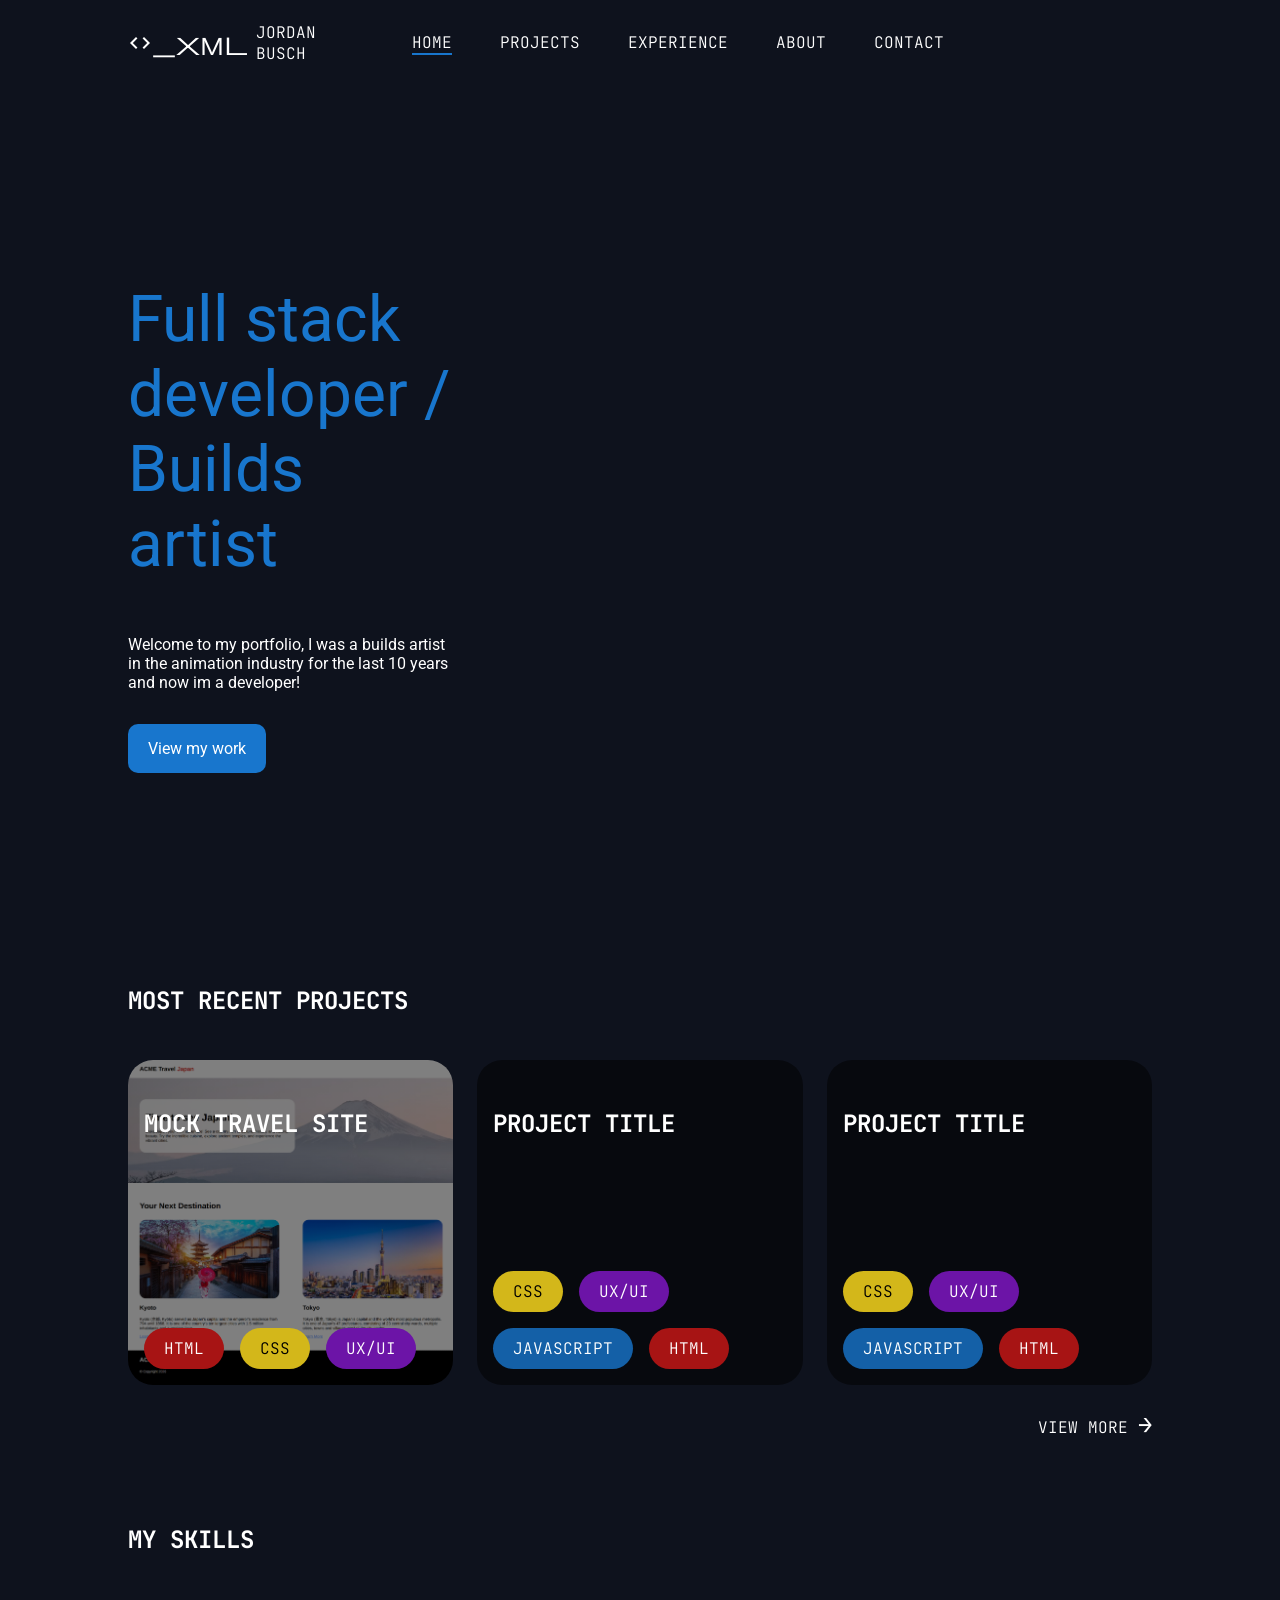
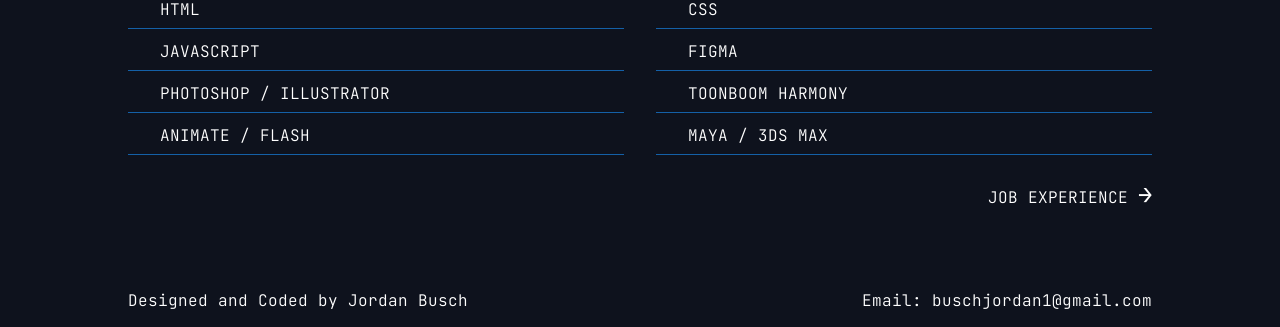
==== index.html @ 834f4c8a "experience page setup with resume. Minor contact page changes" ====
<!DOCTYPE html>
<html lang="en">

<head>
    <meta charset="UTF-8">
    <title>Jordan Busch</title>
    <link rel="stylesheet" href="https://fonts.googleapis.com/css2?family=Material+Symbols+Outlined:opsz,wght,FILL,GRAD@20..48,100..700,0..1,-50..200&icon_names=code_xml" />
    <link href="layout.css" rel="stylesheet">
    <link href="styles.css" rel="stylesheet">
</head>

<body>
   
    <header>
        <div id="logo">
            <span class="material-symbols-outlined">code_xml</span>
            <a href="index.html" id="name">JORDAN BUSCH</a>
        </div>
        <nav id="topnav">
            <ul>
                <li class="active"><a href="index.html">HOME</a></li>
                <li><a href="projects.html">PROJECTS</a></li>
                <li><a href="experience.html">EXPERIENCE</a></li>
                <li><a href="about.html">ABOUT</a></li>
                <li><a href="contact.html">CONTACT</a></li>
            </ul>
        </nav>
    </header>

    <main>
        <section id="hero">
            <h1>Full stack developer / Builds artist</h1>
            <p>
                Welcome to my portfolio, I was a builds artist in the animation industry for the last 10 years and now im a developer!
            </p>
            <a href="projects.html">View my work</a>
        </section>

        <article id="recentProjects">
            <h2>MOST RECENT PROJECTS</h2>

            <div class="project" id="project1">
                <h2>MOCK TRAVEL SITE</h2>
                <div class="project-tags">
                    <!-- <span class="jstag">JAVASCRIPT</span> -->
                    <span class="htmltag">HTML</span>
                    <span class="csstag">CSS</span>
                    <span class="uxtag">UX/UI</span>
                </div>
            </div>

            <div class="project" id="project2">
                <h2>PROJECT TITLE</h2>
                <div class="project-tags">
                    <span class="jstag">JAVASCRIPT</span>
                    <span class="htmltag">HTML</span>
                    <span class="csstag">CSS</span>
                    <span class="uxtag">UX/UI</span>
                </div>
            </div>

            <div class="project" id="project3">
                <h2>PROJECT TITLE</h2>
                <div class="project-tags">
                    <span class="jstag">JAVASCRIPT</span>
                    <span class="htmltag">HTML</span>
                    <span class="csstag">CSS</span>
                    <span class="uxtag">UX/UI</span>
                </div>
            </div>

            <a href="projects.html">VIEW MORE <span class="arrow">&#8594;</span></a>
        </article>

        <section id="skillsSection">
            <h2>MY SKILLS</h2>
            <ul id="skills">
                <li>HTML</li>
                <li>CSS</li>
                <li>JAVASCRIPT</li>
                <li>FIGMA</li>
                <li>PHOTOSHOP / ILLUSTRATOR</li>
                <li>TOONBOOM HARMONY</li>
                <li>ANIMATE / FLASH</li>
                <li>MAYA / 3DS MAX</li>
            </ul>

            <a href="experience.html">JOB EXPERIENCE <span class="arrow">&#8594;</span></a>
        </section>

    </main>

    <footer>
        <p>Designed and Coded by Jordan Busch</p>
        <a href="mailto:buschjordan1@gmail.com">Email: buschjordan1@gmail.com</a>
    </footer>

</body>

</html>
---- layout.css ----
header {
    display: flex;
    justify-content: space-between;
    margin-top: 1rem;
}

header #logo {
    display: flex;
    align-items: center;
}

body {
    margin: 0 8rem;
}

#topnav ul {
    display: flex;
    justify-content: flex-end;
    margin-right: 10rem;
}

#topnav ul li {
    list-style-type: none;
    padding-right: 48px;
}

main {
    margin-top: 10rem;
    display: grid;
    grid-template-columns: repeat(12, minmax(0, 1fr));
    grid-template-rows: repeat(4, auto);
    row-gap: 4rem;
    column-gap: 24px;
}

#hero {
    grid-column: span 4;
    grid-row: span 1;
}

#recentProjects > h2 {
    grid-column: 1 / -1;
    display: grid;
}

#recentProjects {
    grid-column: span 12;
    display: grid;
    grid-template-columns: repeat(3, minmax(0, 1fr));
    gap: 1.5rem;
    margin-top: 8rem;
}

#recentProjects > a {
    grid-column: 3 / 4;
    justify-self: end;
}

.project {
    border-radius: 25px;
    aspect-ratio: 1 / 1;
    padding: 1rem;
    display: flex;
    flex-wrap: wrap;
    justify-content: flex-start;
    align-items: flex-start;
    overflow: hidden;
}

.project h2 {
    margin-top: 2rem;
    flex-basis: 100%;
    margin-bottom: auto;
}

.project-tags {
    align-self: flex-end;
    display: flex;
    flex-wrap: wrap-reverse;
    gap: 1rem;
    width: 100%;
    max-width: 100%;
    box-sizing: border-box;
    flex: 0 0 auto;
    margin: 1rem 0 0;
}

.project-tags span {
    margin-top: 0;
    max-width: 100%;
}

#project1 {
    background-image: linear-gradient(rgba(0, 0, 0, 0.5), rgba(0, 0, 0, 0.5)),
    url(japan.png);
    background-size: cover;
    background-repeat: no-repeat;
    background-position: left top;
}

#project1:hover {
    background-image: linear-gradient(rgba(0, 0, 0, 0.2), rgba(0, 0, 0, 0.2)),
    url(japan.png);
    box-shadow: 0px 0px 12px #1c88e0;
}

#project2 {
    background-image: linear-gradient(rgba(0, 0, 0, 0.5), rgba(0, 0, 0, 0.5)),
    url(https://placehold.co/800x800?text=Project2+Image);
    background-size: cover;
    background-position: center;
}

#project2:hover {
    background-image: linear-gradient(rgba(0, 0, 0, 0.2), rgba(0, 0, 0, 0.2)),
    url(https://placehold.co/800x800?text=Project2+Image);
    box-shadow: 0px 0px 12px #1c88e0;
}

#project3 {
    background-image: linear-gradient(rgba(0, 0, 0, 0.5), rgba(0, 0, 0, 0.5)),
    url(https://placehold.co/800x800?text=Project3+Image);
    background-size: cover;
    background-position: center;
}

#project3:hover {
    background-image: linear-gradient(rgba(0, 0, 0, 0.2), rgba(0, 0, 0, 0.2)),
    url(https://placehold.co/800x800?text=Project3+Image);
    box-shadow: 0px 0px 12px #1c88e0;
}

#skillsSection {
    grid-column: span 12;
    display: grid;
    grid-template-columns: repeat(2, minmax(0, 1fr));
    gap: 1.5rem;
}

#skillsSection > h2,
#skillsSection > ul {
    grid-column: 1 / -1;
}

#skills {
    margin: 0;
    padding: 0;
    display: grid;
    grid-template-columns: repeat(2, minmax(0, 1fr));
    gap: 0.75rem 2rem;
}

#skills li {
    list-style-type: none;
    border-bottom: 1px solid #1460A7;
    padding-left: 2rem;
    padding-bottom: 0.5rem;
}

#skillsSection > a {
    grid-column: 2 / 3;
    justify-self: end;
}

footer {
    display: flex;
    justify-content: space-between;
    align-items: center;
    margin: 0;
}

/* ------------------------------------------ Projects Page ------------------------------------------ */

#projects {
    grid-column: span 12;
    display: grid;
    grid-template-columns: repeat(6, minmax(0, 1fr));
    gap: 1.5rem;
}

#projects .project {
    min-width: 0;
}

#projects > h2 {
    grid-column: 1 / -1;
}

#project4 {
    background-image: linear-gradient(rgba(0, 0, 0, 0.5), rgba(0, 0, 0, 0.5)),
    url(https://placehold.co/800x800?text=Project4+Image);
    background-size: cover;
    background-position: center;
}

#project4:hover {
    background-image: linear-gradient(rgba(0, 0, 0, 0.2), rgba(0, 0, 0, 0.2)),
    url(https://placehold.co/800x800?text=Project4+Image);
    box-shadow: 0px 0px 12px #1c88e0;
}

#project5 {
    background-image: linear-gradient(rgba(0, 0, 0, 0.5), rgba(0, 0, 0, 0.5)),
    url(https://placehold.co/800x800?text=Project5+Image);
    background-size: cover;
    background-position: center;
}

#project5:hover {
    background-image: linear-gradient(rgba(0, 0, 0, 0.2), rgba(0, 0, 0, 0.2)),
    url(https://placehold.co/800x800?text=Project5+Image);
    box-shadow: 0px 0px 12px #1c88e0;
}

#project6 {
    background-image: linear-gradient(rgba(0, 0, 0, 0.5), rgba(0, 0, 0, 0.5)),
    url(https://placehold.co/800x800?text=Project6+Image);
    background-size: cover;
    background-position: center;
}

#project6:hover {
    background-image: linear-gradient(rgba(0, 0, 0, 0.2), rgba(0, 0, 0, 0.2)),
    url(https://placehold.co/800x800?text=Project6+Image);
    box-shadow: 0px 0px 12px #1c88e0;
}

#project7 {
    background-image: linear-gradient(rgba(0, 0, 0, 0.5), rgba(0, 0, 0, 0.5)),
    url(https://placehold.co/800x800?text=Project7+Image);
    background-size: cover;
    background-position: center;
}

#project7:hover {
    background-image: linear-gradient(rgba(0, 0, 0, 0.2), rgba(0, 0, 0, 0.2)),
    url(https://placehold.co/800x800?text=Project7+Image);
    box-shadow: 0px 0px 12px #1c88e0;
}

#project8 {
    background-image: linear-gradient(rgba(0, 0, 0, 0.5), rgba(0, 0, 0, 0.5)),
    url(https://placehold.co/800x800?text=Project8+Image);
    background-size: cover;
    background-position: center;
}

#project8:hover {
    background-image: linear-gradient(rgba(0, 0, 0, 0.2), rgba(0, 0, 0, 0.2)),
    url(https://placehold.co/800x800?text=Project8+Image);
    box-shadow: 0px 0px 12px #1c88e0;
}

#project9 {
    background-image: linear-gradient(rgba(0, 0, 0, 0.5), rgba(0, 0, 0, 0.5)),
    url(https://placehold.co/800x800?text=Project9+Image);
    background-size: cover;
    background-position: center;
}

#project9:hover {
    background-image: linear-gradient(rgba(0, 0, 0, 0.2), rgba(0, 0, 0, 0.2)),
    url(https://placehold.co/800x800?text=Project9+Image);
    box-shadow: 0px 0px 12px #1c88e0;
}

/* ------------------------------------------ Experience Page ------------------------------------------ */

.resume {
    grid-row: 4;
    grid-column: 1 / 9;
}

.resume p {
    padding: 0;
}
---- styles.css ----
@import url('https://fonts.googleapis.com/css2?family=Arimo:ital,wght@0,400..700;1,400..700&family=JetBrains+Mono:ital,wght@0,100..800;1,100..800&family=Roboto:ital,wght@0,100..900;1,100..900&display=swap');

html {
    background-color: #0E121D;
    color: white;
    font-family: "JetBrains Mono";
    font-weight: 300;
}

#name {
    font-size: 16px;
    color: white;
    text-decoration: none;
    margin-left: 8px;
}

#name:hover {
    color: #1876CD;
    transition: color 0.15s ease;
}

.active a {
    border-bottom: 2px solid #1876CD;
}

#hero {
    font-family: "Roboto", sans-serif;
    font-weight: normal;
}

#hero h1 {
    color: #1876CD;
    font-size: 64px;
    font-weight: 400;
}

#hero a {
    background-color: #1876CD;
    padding: 15px 20px;
    border-radius: 10px;
    display: inline-block;
    margin-top: 1rem;
}

#hero a:hover {
    color: white;
    background-color: #1c88e0;
    transition: background-color 0.2s ease;
    transition: transform 0.2s ease;
    transform: translateY(-4px);
}

.jstag {
    background-color: #1460A7;
    padding: 10px 20px;
    border-radius: 25px;
    margin-top: 48px;
}

.htmltag {
    background-color: #a71414;
    padding: 10px 20px;
    border-radius: 25px;
    margin-top: 48px;
}

.csstag {
    color: black;
    background-color: #d3b71a;
    padding: 10px 20px;
    border-radius: 25px;
    margin-top: 48px;
}

.uxtag {
    background-color: #6c14a7;
    padding: 10px 20px;
    border-radius: 25px;
    margin-top: 48px;
}

a {
    color: white;
    text-decoration: none;
}

.arrow {
    font-size: 24px;
    font-weight: bold;
}

a:hover {
    color: #1876CD;
    transition: color 0.15s ease;
}

.resume #jam-filled, .resume #copernicus {
    padding-bottom: 10px;
    border-bottom: 1px solid #1460A7;
}
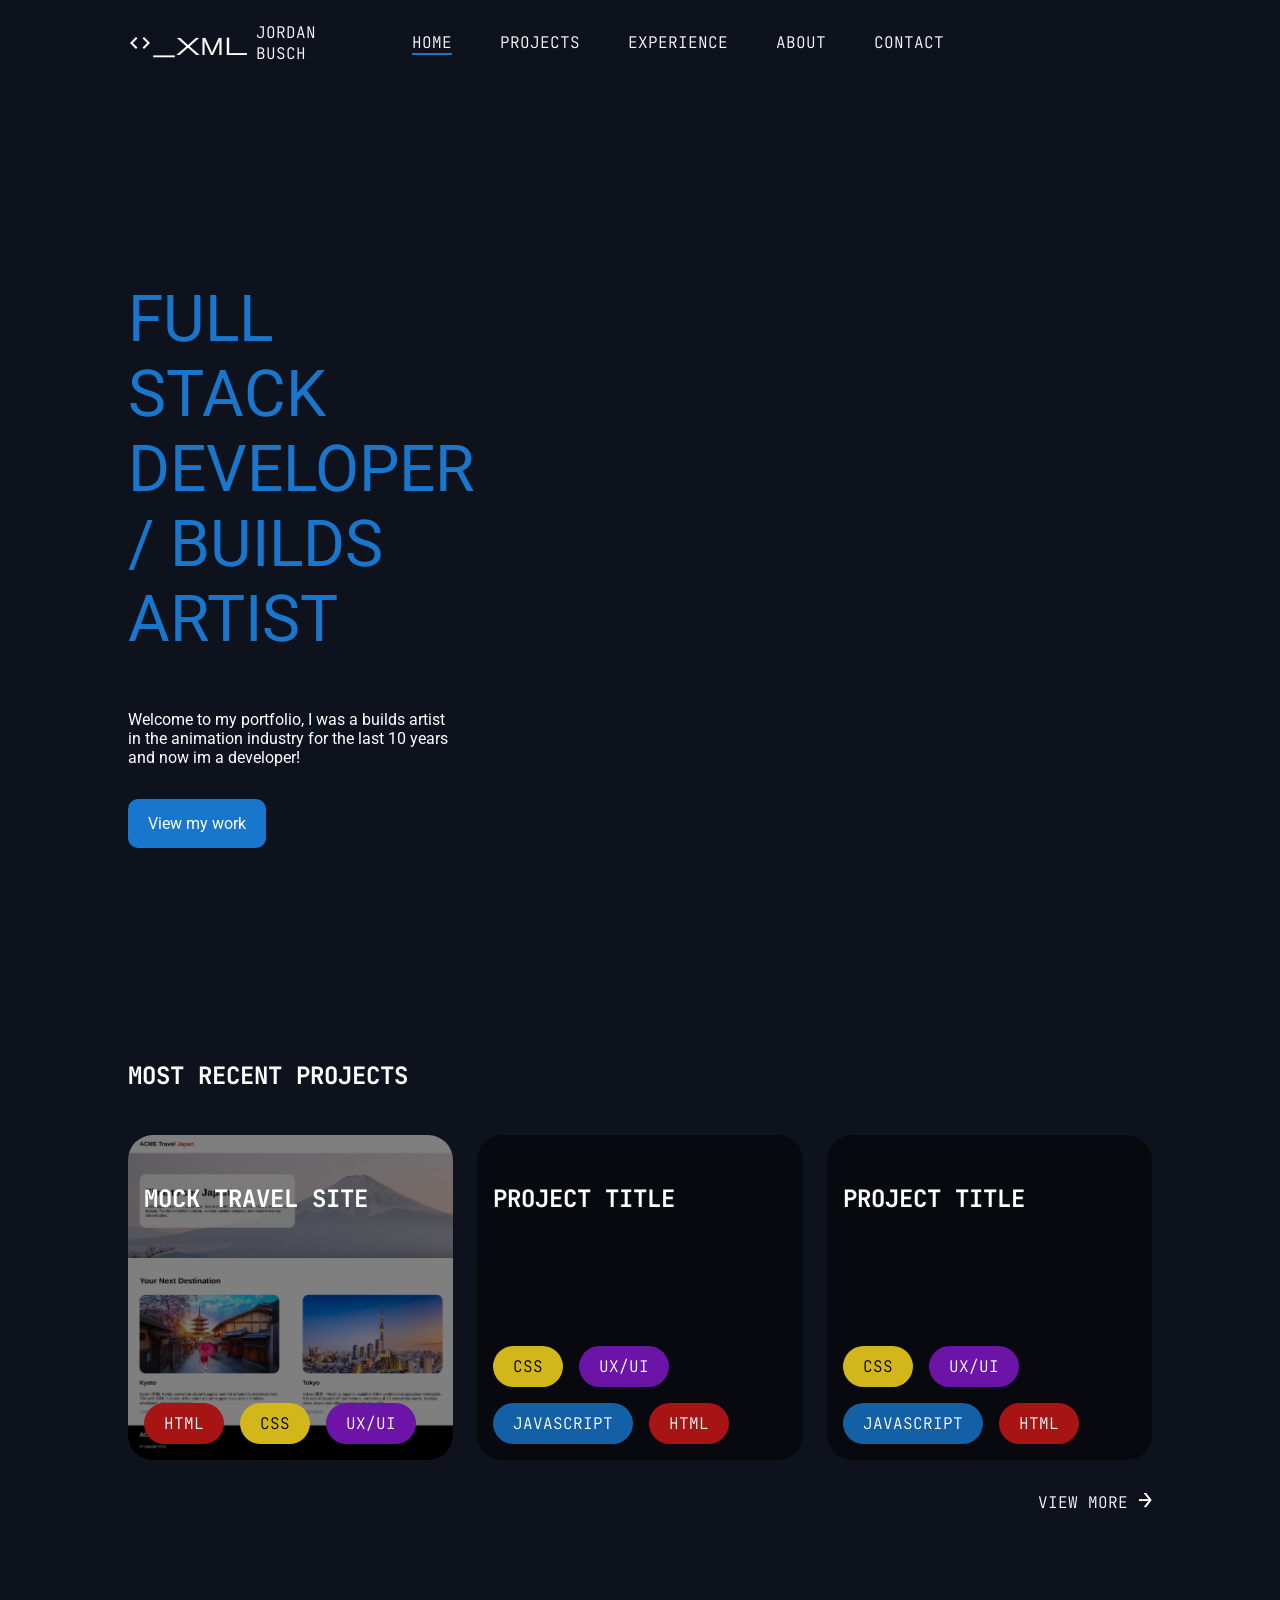
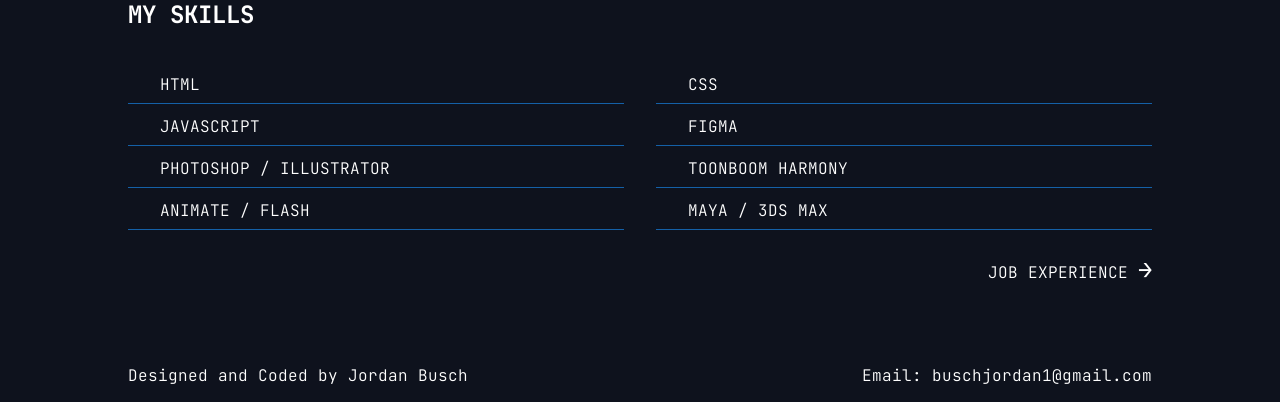
==== commit e31898bc: "mobile started" ====
--- a/index.html
+++ b/index.html
@@ -3,6 +3,7 @@
 
 <head>
     <meta charset="UTF-8">
+    <meta name="viewport" content="width=device-width, initial-scale=1.0">
     <title>Jordan Busch</title>
     <link rel="stylesheet" href="https://fonts.googleapis.com/css2?family=Material+Symbols+Outlined:opsz,wght,FILL,GRAD@20..48,100..700,0..1,-50..200&icon_names=code_xml" />
     <link href="layout.css" rel="stylesheet">
@@ -29,7 +30,7 @@
 
     <main>
         <section id="hero">
-            <h1>Full stack developer / Builds artist</h1>
+            <h1>FULL STACK DEVELOPER / BUILDS ARTIST</h1>
             <p>
                 Welcome to my portfolio, I was a builds artist in the animation industry for the last 10 years and now im a developer!
             </p>
--- a/layout.css
+++ b/layout.css
@@ -273,4 +273,48 @@
 
 .resume p {
     padding: 0;
-}+}
+
+/* ------------------------------------------ Mobile Responsive Page ------------------------------------------ */
+
+@media (max-width: 768px) {
+
+    body {
+        margin: 0 1rem;
+    }
+
+    nav {
+        display: none;
+    }
+
+    #hero {
+        grid-column: 1 / -1;
+        text-align: center;
+    }
+
+    #hero h1 {
+        font-size: 2.5rem;
+    }
+
+    #recentProjects,
+    #projects {
+        grid-template-columns: 1fr;
+    }
+
+    #recentProjects > a {
+        grid-column: 1 / -1;
+    }
+
+    #skills {
+        grid-template-columns: 1fr 1fr;
+    }
+
+    footer {
+        flex-direction: column-reverse;
+        text-align: center;
+    }
+
+    .resume {
+        grid-column: 1 / 5;
+    }
+}
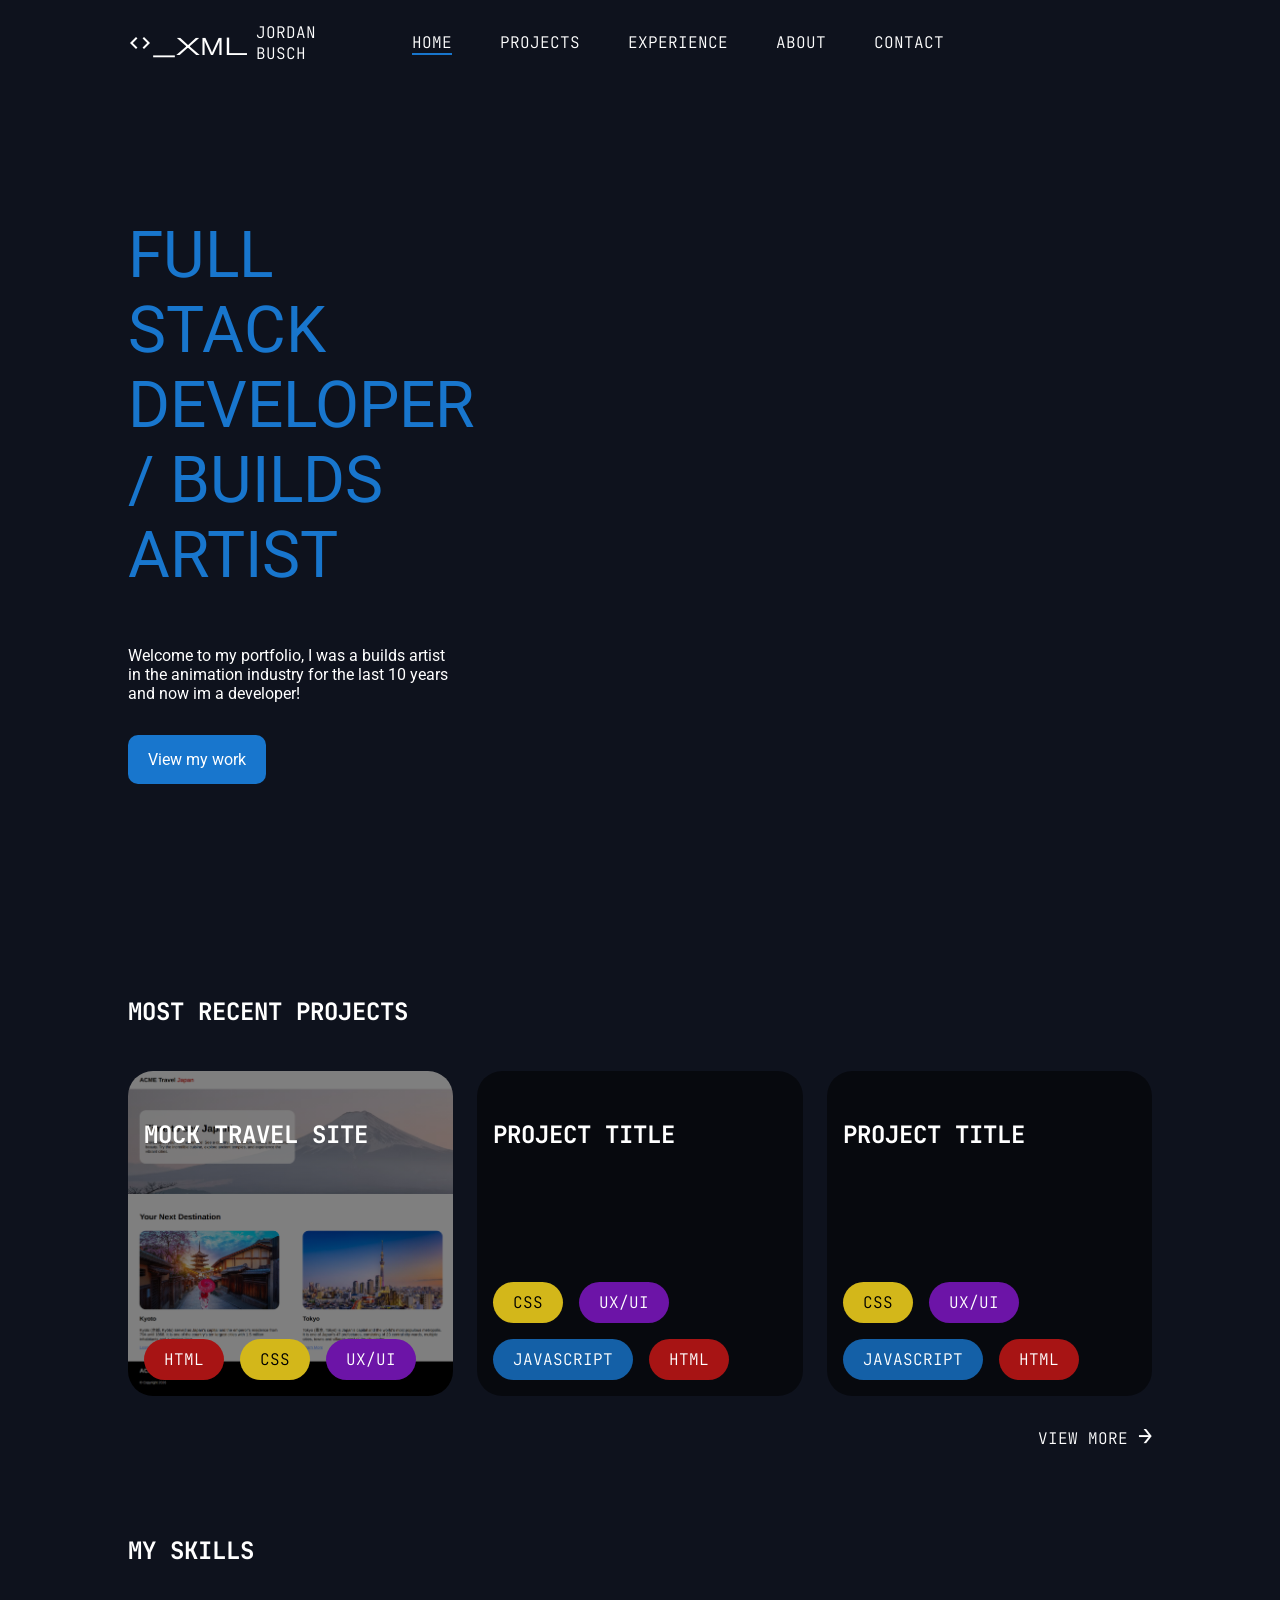
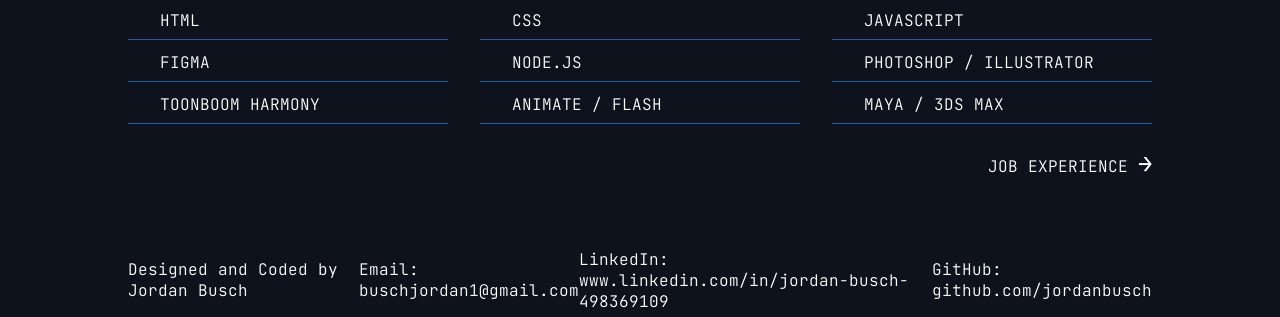
==== commit 28761f4b: "more adjustments" ====
--- a/index.html
+++ b/index.html
@@ -80,6 +80,7 @@
                 <li>CSS</li>
                 <li>JAVASCRIPT</li>
                 <li>FIGMA</li>
+                <li>NODE.JS</li>
                 <li>PHOTOSHOP / ILLUSTRATOR</li>
                 <li>TOONBOOM HARMONY</li>
                 <li>ANIMATE / FLASH</li>
@@ -94,6 +95,8 @@
     <footer>
         <p>Designed and Coded by Jordan Busch</p>
         <a href="mailto:buschjordan1@gmail.com">Email: buschjordan1@gmail.com</a>
+        <a href="https://www.linkedin.com/in/jordan-busch-498369109">LinkedIn: www.linkedin.com/in/jordan-busch-498369109</a>
+        <a href="https://github.com/jordanbusch">GitHub: github.com/jordanbusch</a>
     </footer>
 
 </body>
--- a/layout.css
+++ b/layout.css
@@ -25,7 +25,7 @@
 }
 
 main {
-    margin-top: 10rem;
+    margin-top: 6rem;
     display: grid;
     grid-template-columns: repeat(12, minmax(0, 1fr));
     grid-template-rows: repeat(4, auto);
@@ -146,7 +146,7 @@
     margin: 0;
     padding: 0;
     display: grid;
-    grid-template-columns: repeat(2, minmax(0, 1fr));
+    grid-template-columns: repeat(3, minmax(0, 1fr));
     gap: 0.75rem 2rem;
 }
 
@@ -264,14 +264,52 @@
     box-shadow: 0px 0px 12px #1c88e0;
 }
 
+/* ------------------------------------------ About Page ------------------------------------------ */
+
+#aboutPage > #hero {
+    grid-column: 1 / -1;
+}
+
+#aboutPage > #aboutMe {
+    grid-column: 1 / 9;
+    grid-row: 2;
+}
+
 /* ------------------------------------------ Experience Page ------------------------------------------ */
 
-.resume {
-    grid-row: 4;
+#experiencePage > #hero {
+    grid-column: 1 / -1;
+}
+
+#experiencePage > #workExperience {
     grid-column: 1 / 9;
-}
-
-.resume p {
+    grid-row: 2;
+}
+
+#experiencePage > #experienceDetails {
+    grid-column: 10 / -1;
+    grid-row: 2;
+    display: grid;
+    align-content: start;
+    gap: 1.5rem;
+}
+
+#experiencePage > #experienceDetails > #education,
+#experiencePage > #experienceDetails > #skillsSection {
+    grid-column: 1 / -1;
+}
+
+#experiencePage > #experienceDetails > #skillsSection {
+    margin-top: 3rem;
+    grid-template-columns: minmax(0, 1fr);
+    align-content: start;
+}
+
+#experiencePage > #experienceDetails > #skillsSection > #skills {
+    grid-template-columns: 1fr;
+}
+
+#workExperience .resume p {
     padding: 0;
 }
 
@@ -306,7 +344,7 @@
     }
 
     #skills {
-        grid-template-columns: 1fr 1fr;
+        grid-template-columns: repeat(3, minmax(0, 1fr));
     }
 
     footer {
@@ -314,7 +352,25 @@
         text-align: center;
     }
 
-    .resume {
-        grid-column: 1 / 5;
-    }
-}
+    /* ------------------------------------------ About Page ------------------------------------------ */
+
+    #aboutPage > #aboutMe {
+        grid-column: 1 / -1;
+    }
+
+    /* ------------------------------------------ Experience Page ------------------------------------------ */
+
+    #experiencePage > #workExperience {
+        grid-column: 1 / -1;
+        grid-row: 2;
+    }
+
+    #experiencePage > #experienceDetails {
+        grid-column: 1 / -1;
+        grid-row: 3;
+    }
+
+    #experiencePage > #experienceDetails > #skillsSection {
+        margin-top: 0;
+    }
+}
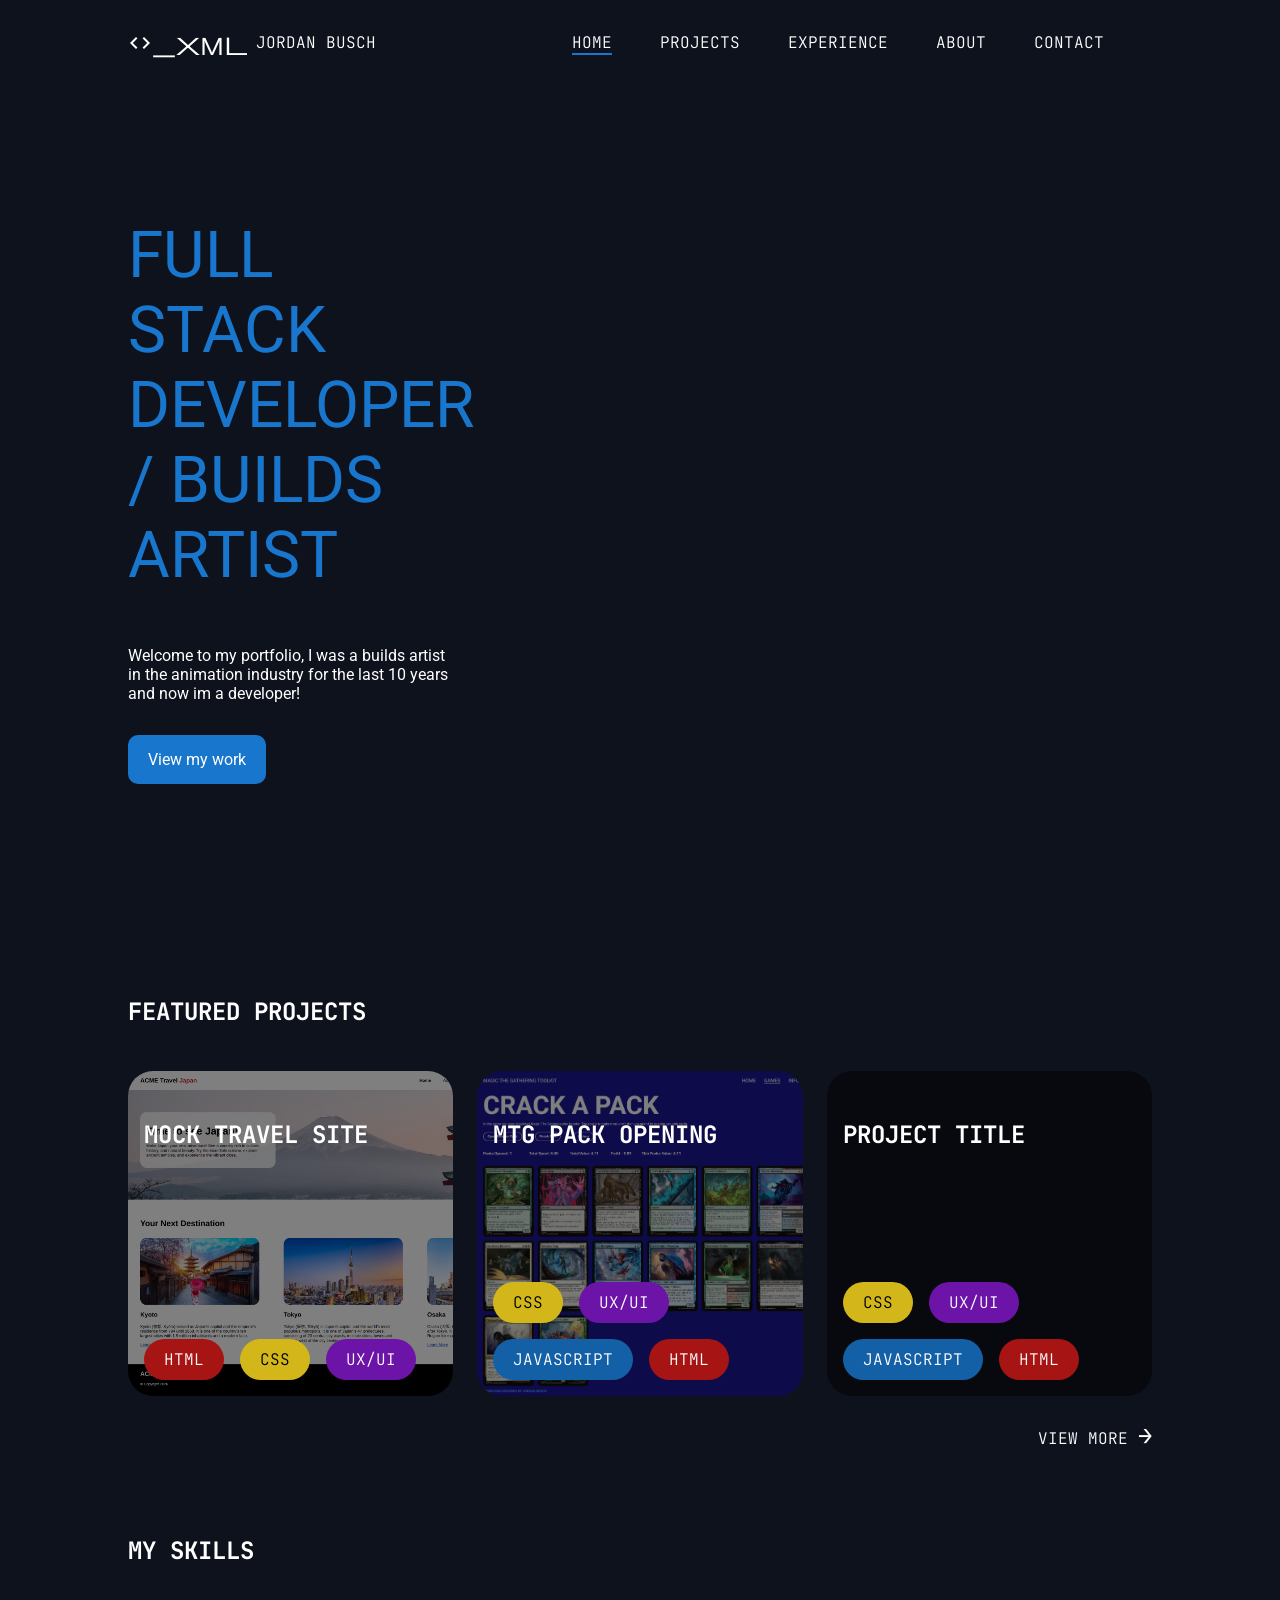
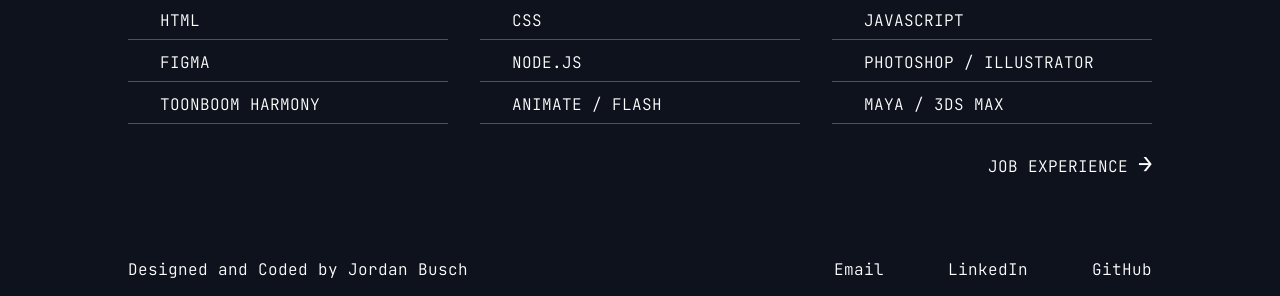
==== commit bfa17fe9: "REVISIONS: latest > featured projects, footer links removed actual link text, adjusted footer positi" ====
--- a/index.html
+++ b/index.html
@@ -8,6 +8,7 @@
     <link rel="stylesheet" href="https://fonts.googleapis.com/css2?family=Material+Symbols+Outlined:opsz,wght,FILL,GRAD@20..48,100..700,0..1,-50..200&icon_names=code_xml" />
     <link href="layout.css" rel="stylesheet">
     <link href="styles.css" rel="stylesheet">
+    <script src="navigation.js" defer></script>
 </head>
 
 <body>
@@ -17,6 +18,9 @@
             <span class="material-symbols-outlined">code_xml</span>
             <a href="index.html" id="name">JORDAN BUSCH</a>
         </div>
+        <button id="nav-toggle">
+            <img src="list.png" alt="">
+        </button>
         <nav id="topnav">
             <ul>
                 <li class="active"><a href="index.html">HOME</a></li>
@@ -38,7 +42,7 @@
         </section>
 
         <article id="recentProjects">
-            <h2>MOST RECENT PROJECTS</h2>
+            <h2>FEATURED PROJECTS</h2>
 
             <div class="project" id="project1">
                 <h2>MOCK TRAVEL SITE</h2>
@@ -51,7 +55,7 @@
             </div>
 
             <div class="project" id="project2">
-                <h2>PROJECT TITLE</h2>
+                <h2>MTG PACK OPENING</h2>
                 <div class="project-tags">
                     <span class="jstag">JAVASCRIPT</span>
                     <span class="htmltag">HTML</span>
@@ -94,9 +98,12 @@
 
     <footer>
         <p>Designed and Coded by Jordan Busch</p>
-        <a href="mailto:buschjordan1@gmail.com">Email: buschjordan1@gmail.com</a>
-        <a href="https://www.linkedin.com/in/jordan-busch-498369109">LinkedIn: www.linkedin.com/in/jordan-busch-498369109</a>
-        <a href="https://github.com/jordanbusch">GitHub: github.com/jordanbusch</a>
+        <div id="links">
+            <a href="mailto:buschjordan1@gmail.com">Email</a>
+            <a href="https://www.linkedin.com/in/jordan-busch-498369109">LinkedIn</a>
+            <a href="https://github.com/jordanbusch">GitHub</a>
+        </div>
+
     </footer>
 
 </body>
--- a/layout.css
+++ b/layout.css
@@ -13,15 +13,31 @@
     margin: 0 8rem;
 }
 
+body.short-page,
+body.experience-page {
+    display: flex;
+    flex-direction: column;
+    min-height: 100vh;
+}
+
+body.short-page main,
+body.experience-page main {
+    flex: 1;
+    align-content: start;
+}
+
 #topnav ul {
     display: flex;
     justify-content: flex-end;
-    margin-right: 10rem;
 }
 
 #topnav ul li {
     list-style-type: none;
     padding-right: 48px;
+}
+
+#nav-toggle {
+    display: none;
 }
 
 main {
@@ -106,14 +122,14 @@
 
 #project2 {
     background-image: linear-gradient(rgba(0, 0, 0, 0.5), rgba(0, 0, 0, 0.5)),
-    url(https://placehold.co/800x800?text=Project2+Image);
+    url(simpack.png);
     background-size: cover;
     background-position: center;
 }
 
 #project2:hover {
     background-image: linear-gradient(rgba(0, 0, 0, 0.2), rgba(0, 0, 0, 0.2)),
-    url(https://placehold.co/800x800?text=Project2+Image);
+    url(simpack.png);
     box-shadow: 0px 0px 12px #1c88e0;
 }
 
@@ -169,6 +185,11 @@
     margin: 0;
 }
 
+#links {
+    display: flex;
+    gap: 4rem;
+}
+
 /* ------------------------------------------ Projects Page ------------------------------------------ */
 
 #projects {
@@ -276,6 +297,9 @@
 }
 
 /* ------------------------------------------ Experience Page ------------------------------------------ */
+#experiencePage {
+    grid-template-rows: auto 1fr;
+}
 
 #experiencePage > #hero {
     grid-column: 1 / -1;
@@ -321,17 +345,73 @@
         margin: 0 1rem;
     }
 
-    nav {
+    header {
+        position: relative;
+        align-items: center;
+    }
+
+    #nav-toggle {
+        display: block;
+        padding: 0;
+        border: 0;
+        background: transparent;
+        cursor: pointer;
+    }
+
+    #nav-toggle img {
+        display: block;
+        width: 36px;
+        height: 36px;
+    }
+
+    #topnav {
         display: none;
+        position: absolute;
+        top: 100%;
+        right: 0;
+        z-index: 1;
+        padding: 0.5rem 1rem;
+        background-color: #0E121D;
+    }
+
+    #topnav.is-open {
+        display: block;
+    }
+
+    #topnav ul {
+        flex-direction: column;
+        gap: 1rem;
+        margin: 0;
+        padding: 0;
+    }
+
+    #topnav ul li {
+        padding: 0;
     }
 
     #hero {
         grid-column: 1 / -1;
+        display: grid;
+    }
+
+    h2 {
+        text-align: center;
+    }
+
+    #experiencePage h3 {
         text-align: center;
     }
 
     #hero h1 {
         font-size: 2.5rem;
+        text-align: center;
+    }
+
+    #hero > a {
+        display: block;
+        width: fit-content;
+        justify-self: center;
+        margin-top: 1rem;
     }
 
     #recentProjects,
@@ -340,11 +420,23 @@
     }
 
     #recentProjects > a {
-        grid-column: 1 / -1;
+        display: none;
+    }
+
+    .arrow {
+        display: none;
+    }
+
+    #skillsSection > a {
+        display: none;
     }
 
     #skills {
         grid-template-columns: repeat(3, minmax(0, 1fr));
+    }
+
+    main > #skillsSection > #skills {
+        grid-template-columns: 1fr;
     }
 
     footer {
@@ -374,3 +466,11 @@
         margin-top: 0;
     }
 }
+
+/* ------------------------------------------ Tablet+Desktop Responsive Page ------------------------------------------ */
+
+@media (min-width: 769px) {
+    #nav-toggle {
+        display: none;
+    }
+}
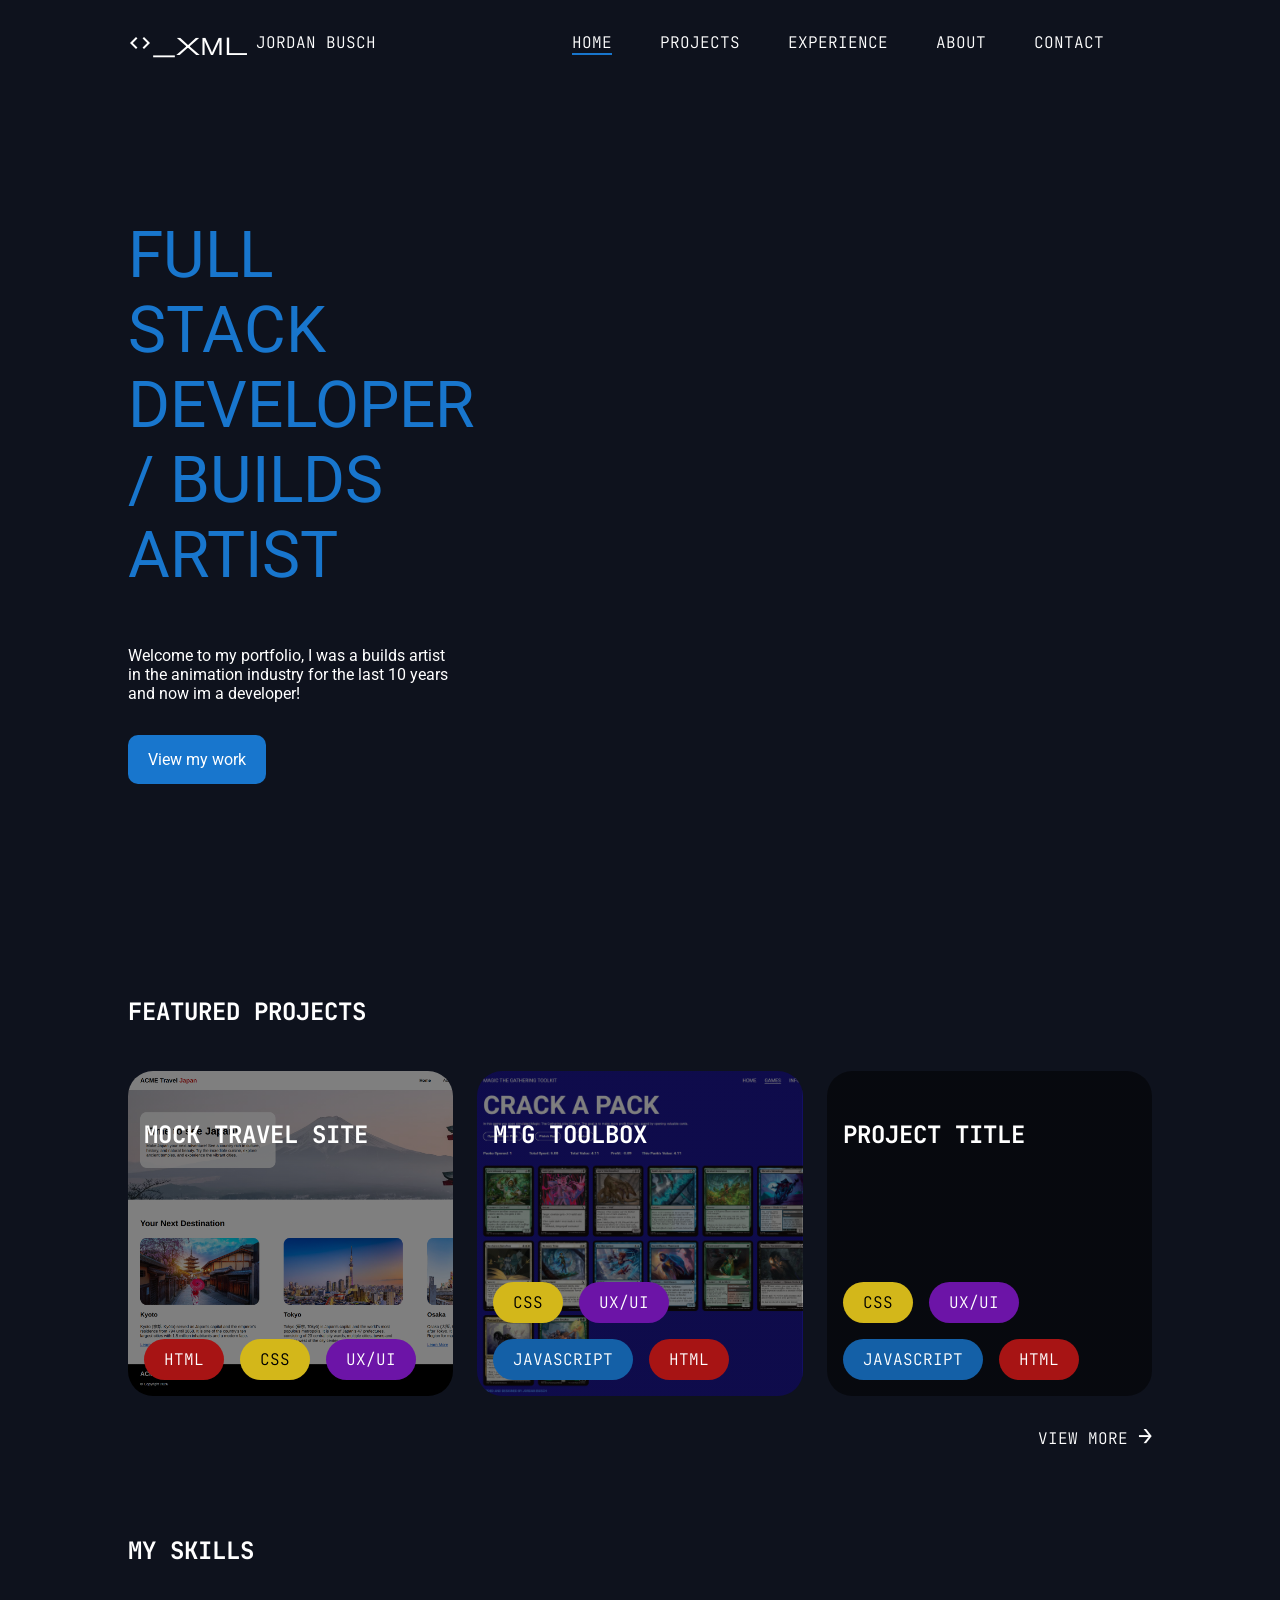
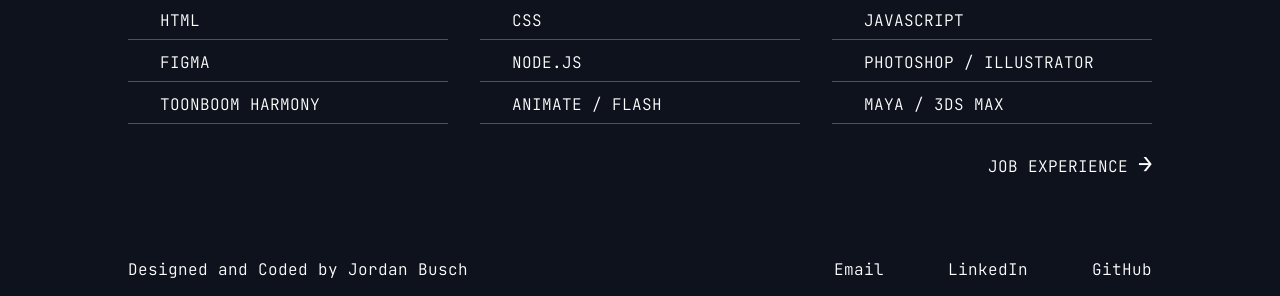
==== commit d4800782: "REVISIONS: specific project pages" ====
--- a/index.html
+++ b/index.html
@@ -8,7 +8,6 @@
     <link rel="stylesheet" href="https://fonts.googleapis.com/css2?family=Material+Symbols+Outlined:opsz,wght,FILL,GRAD@20..48,100..700,0..1,-50..200&icon_names=code_xml" />
     <link href="layout.css" rel="stylesheet">
     <link href="styles.css" rel="stylesheet">
-    <script src="navigation.js" defer></script>
 </head>
 
 <body>
@@ -18,18 +17,20 @@
             <span class="material-symbols-outlined">code_xml</span>
             <a href="index.html" id="name">JORDAN BUSCH</a>
         </div>
-        <button id="nav-toggle">
-            <img src="list.png" alt="">
-        </button>
-        <nav id="topnav">
-            <ul>
-                <li class="active"><a href="index.html">HOME</a></li>
-                <li><a href="projects.html">PROJECTS</a></li>
-                <li><a href="experience.html">EXPERIENCE</a></li>
-                <li><a href="about.html">ABOUT</a></li>
-                <li><a href="contact.html">CONTACT</a></li>
-            </ul>
-        </nav>
+        <div id="mobile-nav">
+            <button id="nav-toggle" type="button" aria-label="Navigation menu">
+                <img src="list.png" alt="">
+            </button>
+            <nav id="topnav">
+                <ul>
+                    <li class="active"><a href="index.html">HOME</a></li>
+                    <li><a href="projects.html">PROJECTS</a></li>
+                    <li><a href="experience.html">EXPERIENCE</a></li>
+                    <li><a href="about.html">ABOUT</a></li>
+                    <li><a href="contact.html">CONTACT</a></li>
+                </ul>
+            </nav>
+        </div>
     </header>
 
     <main>
@@ -44,7 +45,7 @@
         <article id="recentProjects">
             <h2>FEATURED PROJECTS</h2>
 
-            <div class="project" id="project1">
+            <a href="travel_project.html" class="project" id="project1">
                 <h2>MOCK TRAVEL SITE</h2>
                 <div class="project-tags">
                     <!-- <span class="jstag">JAVASCRIPT</span> -->
@@ -52,17 +53,17 @@
                     <span class="csstag">CSS</span>
                     <span class="uxtag">UX/UI</span>
                 </div>
-            </div>
+            </a>
 
-            <div class="project" id="project2">
-                <h2>MTG PACK OPENING</h2>
+            <a href="game_project.html" class="project" id="project2">
+                <h2>MTG TOOLBOX</h2>
                 <div class="project-tags">
                     <span class="jstag">JAVASCRIPT</span>
                     <span class="htmltag">HTML</span>
                     <span class="csstag">CSS</span>
                     <span class="uxtag">UX/UI</span>
                 </div>
-            </div>
+            </a>
 
             <div class="project" id="project3">
                 <h2>PROJECT TITLE</h2>
--- a/layout.css
+++ b/layout.css
@@ -54,6 +54,10 @@
     grid-row: span 1;
 }
 
+#hero.projectHero {
+    grid-column: span 6;
+}
+
 #recentProjects > h2 {
     grid-column: 1 / -1;
     display: grid;
@@ -67,7 +71,7 @@
     margin-top: 8rem;
 }
 
-#recentProjects > a {
+#recentProjects > a:not(.project) {
     grid-column: 3 / 4;
     justify-self: end;
 }
@@ -108,7 +112,7 @@
 
 #project1 {
     background-image: linear-gradient(rgba(0, 0, 0, 0.5), rgba(0, 0, 0, 0.5)),
-    url(japan.png);
+    url(./mocksite/japan.png);
     background-size: cover;
     background-repeat: no-repeat;
     background-position: left top;
@@ -116,21 +120,30 @@
 
 #project1:hover {
     background-image: linear-gradient(rgba(0, 0, 0, 0.2), rgba(0, 0, 0, 0.2)),
-    url(japan.png);
-    box-shadow: 0px 0px 12px #1c88e0;
+    url(./mocksite/japan.png);
+    box-shadow: 0px 0px 12px #1c88e0;
+}
+
+#project1:hover > * {
+    display: none;
 }
 
 #project2 {
     background-image: linear-gradient(rgba(0, 0, 0, 0.5), rgba(0, 0, 0, 0.5)),
-    url(simpack.png);
-    background-size: cover;
-    background-position: center;
+    url(./mtgtoolbox/simpack.png);
+    background-size: cover;
+    background-position: center;
+    background-repeat: no-repeat;
 }
 
 #project2:hover {
     background-image: linear-gradient(rgba(0, 0, 0, 0.2), rgba(0, 0, 0, 0.2)),
-    url(simpack.png);
-    box-shadow: 0px 0px 12px #1c88e0;
+    url(./mtgtoolbox/simpack.png);
+    box-shadow: 0px 0px 12px #1c88e0;
+}
+
+#project2:hover > * {
+    display: none;
 }
 
 #project3 {
@@ -138,6 +151,7 @@
     url(https://placehold.co/800x800?text=Project3+Image);
     background-size: cover;
     background-position: center;
+    background-repeat: no-repeat;
 }
 
 #project3:hover {
@@ -212,6 +226,7 @@
     url(https://placehold.co/800x800?text=Project4+Image);
     background-size: cover;
     background-position: center;
+    background-repeat: no-repeat;
 }
 
 #project4:hover {
@@ -225,6 +240,7 @@
     url(https://placehold.co/800x800?text=Project5+Image);
     background-size: cover;
     background-position: center;
+    background-repeat: no-repeat;
 }
 
 #project5:hover {
@@ -238,6 +254,7 @@
     url(https://placehold.co/800x800?text=Project6+Image);
     background-size: cover;
     background-position: center;
+    background-repeat: no-repeat;
 }
 
 #project6:hover {
@@ -251,6 +268,7 @@
     url(https://placehold.co/800x800?text=Project7+Image);
     background-size: cover;
     background-position: center;
+    background-repeat: no-repeat;
 }
 
 #project7:hover {
@@ -264,6 +282,7 @@
     url(https://placehold.co/800x800?text=Project8+Image);
     background-size: cover;
     background-position: center;
+    background-repeat: no-repeat;
 }
 
 #project8:hover {
@@ -277,12 +296,21 @@
     url(https://placehold.co/800x800?text=Project9+Image);
     background-size: cover;
     background-position: center;
+    background-repeat: no-repeat;   
 }
 
 #project9:hover {
     background-image: linear-gradient(rgba(0, 0, 0, 0.2), rgba(0, 0, 0, 0.2)),
     url(https://placehold.co/800x800?text=Project9+Image);
     box-shadow: 0px 0px 12px #1c88e0;
+}
+
+/* ------------------------------------------ Specific Project Images ------------------------------------------ */
+
+.projectImage {
+    width: 100%;
+    height: auto;
+    object-fit: cover;
 }
 
 /* ------------------------------------------ About Page ------------------------------------------ */
@@ -345,9 +373,22 @@
         margin: 0 1rem;
     }
 
+    main.projectDetail {
+        grid-template-columns: minmax(0, 1fr);
+        column-gap: 0;
+    }
+
+    main.projectDetail > #recentProjects {
+        grid-column: 1 / -1;
+    }
+
     header {
         position: relative;
         align-items: center;
+    }
+
+    #mobile-nav {
+        position: relative;
     }
 
     #nav-toggle {
@@ -374,7 +415,8 @@
         background-color: #0E121D;
     }
 
-    #topnav.is-open {
+    #mobile-nav:hover #topnav,
+    #mobile-nav:focus-within #topnav {
         display: block;
     }
 
@@ -394,6 +436,15 @@
         display: grid;
     }
 
+    #hero.projectHero {
+        grid-column: 1 / -1;
+        text-align: center;
+    }
+
+    #hero.projectHero p {
+        text-align: left;
+    }
+
     h2 {
         text-align: center;
     }
@@ -419,7 +470,7 @@
         grid-template-columns: 1fr;
     }
 
-    #recentProjects > a {
+    #recentProjects > a:not(.project) {
         display: none;
     }
 
@@ -444,6 +495,10 @@
         text-align: center;
     }
 
+    #links {
+        gap: 1.5rem;
+    }
+
     /* ------------------------------------------ About Page ------------------------------------------ */
 
     #aboutPage > #aboutMe {
--- a/styles.css
+++ b/styles.css
@@ -97,4 +97,10 @@
 .resume #jam-filled, .resume #copernicus {
     padding-bottom: 10px;
     border-bottom: 1px solid #1460A7;
+}
+
+@media (max-width: 768px) {
+    #hero.projectHero h1 {
+        font-size: 2rem;
+    }
 }
